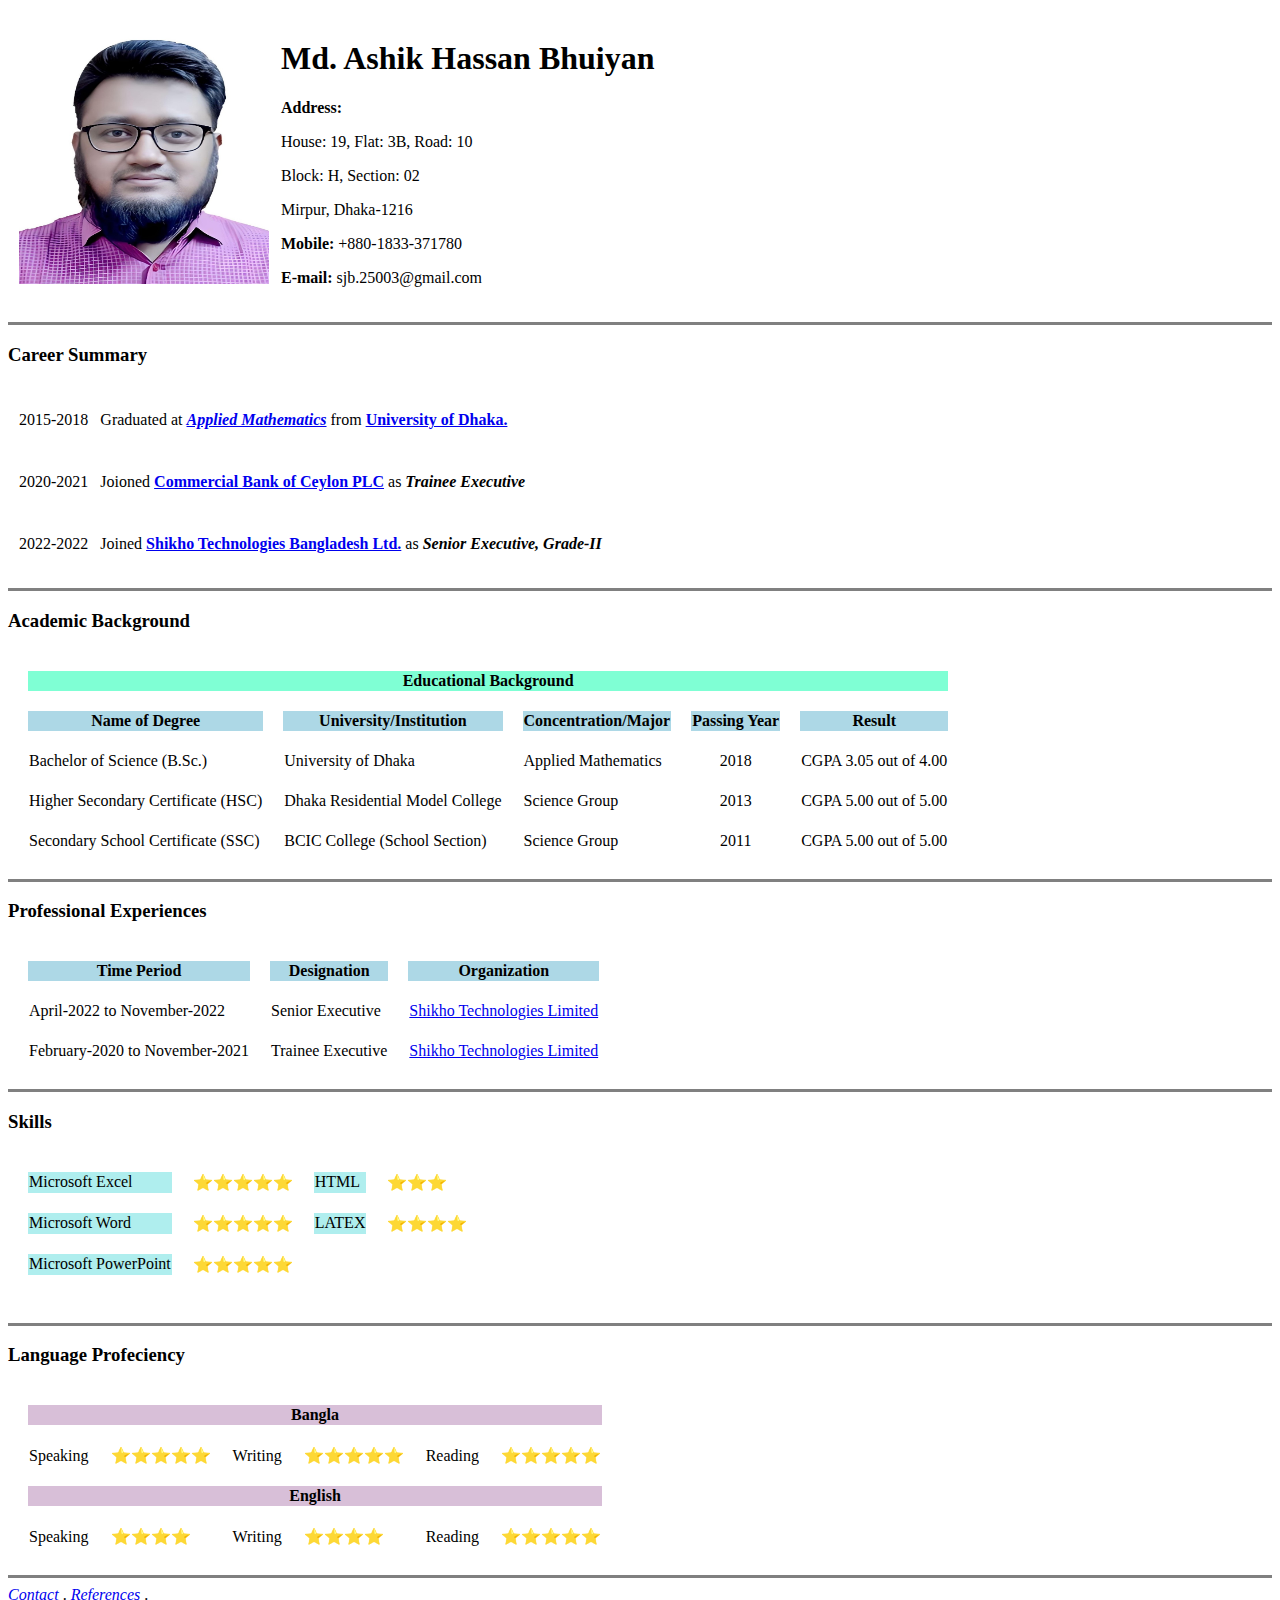
==== index.html @ b2f46f55 "1st upload" ====
<!DOCTYPE html>
<html lang="en">
<head>
    <meta charset="UTF-8">
    <meta name="viewport" content="width=device-width, initial-scale=1.0">
    <title>Ashik's Personal Site</title>
</head>
<body>
  <table cellspacing="10">
    <tr>
    <td><img src="sajib_nw.jpg" alt="pro pic" width="250" height="250"></td>
    <td><h1>Md. Ashik Hassan Bhuiyan</h1> <p><strong>Address: </strong><p></p> House: 19, Flat: 3B, Road: 10</p><p>Block: H, Section: 02</p>Mirpur, Dhaka-1216<p><p><Strong>Mobile: </Strong>+880-1833-371780</p><p><Strong>E-mail: </Strong>sjb.25003@gmail.com</p></p></td>
    </tr>
  </table>
  <hr size="3" noshade="0">

  <h3>Career Summary</h3>
  <table cellspacing="10">
    <tr>
      <td>2015-2018</td>
      <td><p>Graduated at <em><strong><a href="https://www.du.ac.bd/body/APMAT">Applied Mathematics</a></strong></em> from <strong> <a href="https://www.du.ac.bd/">University of Dhaka.</a> </strong></p></td>
    </tr>
    <tr>
      <td>2020-2021</td>
      <td><p> Joioned <strong><a href="https://www.combank.net.bd/">Commercial Bank of Ceylon PLC</a></strong> as <em><strong>Trainee Executive</strong></em></p></td>
    </tr>
    <tr>
      <td>2022-2022</td>
      <td> <p>Joined <strong><a href="https://shikho.com/">Shikho Technologies Bangladesh Ltd.</a></strong> as <em><strong>Senior Executive, Grade-II</strong></em></p></td>
    </tr>
  </table>
  <hr size="3" noshade="0">

  <h3>Academic Background</h3>
  <table cellspacing="20">
    <thead>
      <tr>
        <th style="background-color: aquamarine;" colspan="5">Educational Background</th>
      </tr>
    </thead>
    <thead>
    <tr>
      <th style="background-color: lightblue;">Name of Degree</th>
      <th style="background-color: lightblue;">University/Institution</th>
      <th style="background-color: lightblue;">Concentration/Major</th>
      <th style="background-color: lightblue;">Passing Year</th>
      <th style="background-color: lightblue;">Result</th>
    </tr>
  </thead>
    
    <tr>
      <td>Bachelor of Science (B.Sc.)</td>
      <td>University of Dhaka</td>
      <td>Applied Mathematics</td>
      <td style="text-align: center">2018</td>
      <td>CGPA 3.05 out of 4.00</td>
    </tr>
    <tr>
      <td>Higher Secondary Certificate (HSC)</td>
      <td>Dhaka Residential Model College</td>
      <td>Science Group</td>
      <td style="text-align: center">2013</td>
      <td>CGPA 5.00 out of 5.00</td>
    </tr>
    <tr>
      <td>Secondary School Certificate (SSC)</td>
      <td>BCIC College (School Section)</td>
      <td>Science Group</td>
      <td style="text-align: center">2011</td>
      <td>CGPA 5.00 out of 5.00</td>
    </tr>
  </table>
  <hr size="3" noshade="0">

  <h3>Professional Experiences</h3>
  <table cellspacing="20">
    <thead>
      <tr>
        <th style="background-color: lightblue;">Time Period</th>
        <th style="background-color: lightblue;">Designation</th>
        <th style="background-color: lightblue;">Organization</th>
      </tr>
    </thead>
    <tbody>
      <tr>
        <td>April-2022 to November-2022</td>
        <td>Senior Executive</td>
        <td><a href="https://shikho.com/">Shikho Technologies Limited</a></td>
      </tr>
      <tr>
        <td>February-2020 to November-2021</td>
        <td>Trainee Executive</td>
        <td><a href="https://shikho.com/">Shikho Technologies Limited</a></td>
      </tr>
    </tbody>
  </table>
  <hr size="3" noshade="0">

  <h3>Skills</h3>
  <table cellspacing="20">
    <tbody>
      <tr>
        <td style="background-color: paleturquoise;">Microsoft Excel</td>
        <td>⭐⭐⭐⭐⭐</td>
        <td style="background-color: paleturquoise;">HTML</td>
        <td>⭐⭐⭐</td>
      </tr>
      <tr>
        <td style="background-color: paleturquoise;">Microsoft Word</td>
        <td>⭐⭐⭐⭐⭐</td>
        <td style="background-color: paleturquoise;">LATEX</td>
        <td>⭐⭐⭐⭐</td>
      </tr>
      <tr>
        <td style="background-color: paleturquoise;">Microsoft PowerPoint</td>
        <td>⭐⭐⭐⭐⭐</td>
      </tr>
      <tr>
      </tr>
    </tbody>
  </table>
  <hr size="3" noshade="0">

  <h3>Language Profeciency</h3>
  <table cellspacing="20">
    <tbody>
      <tr>
        <th style="background-color: thistle;" colspan="6">Bangla</th>
      </tr>
      <tr>
        <td>Speaking</td>
        <td>⭐⭐⭐⭐⭐</td>
        <td>Writing</td>
        <td>⭐⭐⭐⭐⭐</td>
        <td>Reading</td>
        <td>⭐⭐⭐⭐⭐</td>
      </tr>
      <tr>
        <th style="background-color: thistle;"  colspan="6">English</th>
      </tr>
      <td>Speaking</td>
      <td>⭐⭐⭐⭐</td>
      <td>Writing</td>
      <td>⭐⭐⭐⭐</td>
      <td>Reading</td>
      <td>⭐⭐⭐⭐⭐</td>
    </tbody>
  </table>
  <hr size="3" noshade="0">


  <em><a href="Contact.html">Contact</a></em> .
  <em><a href="References.html">References</a></em> .



</body>
</html>
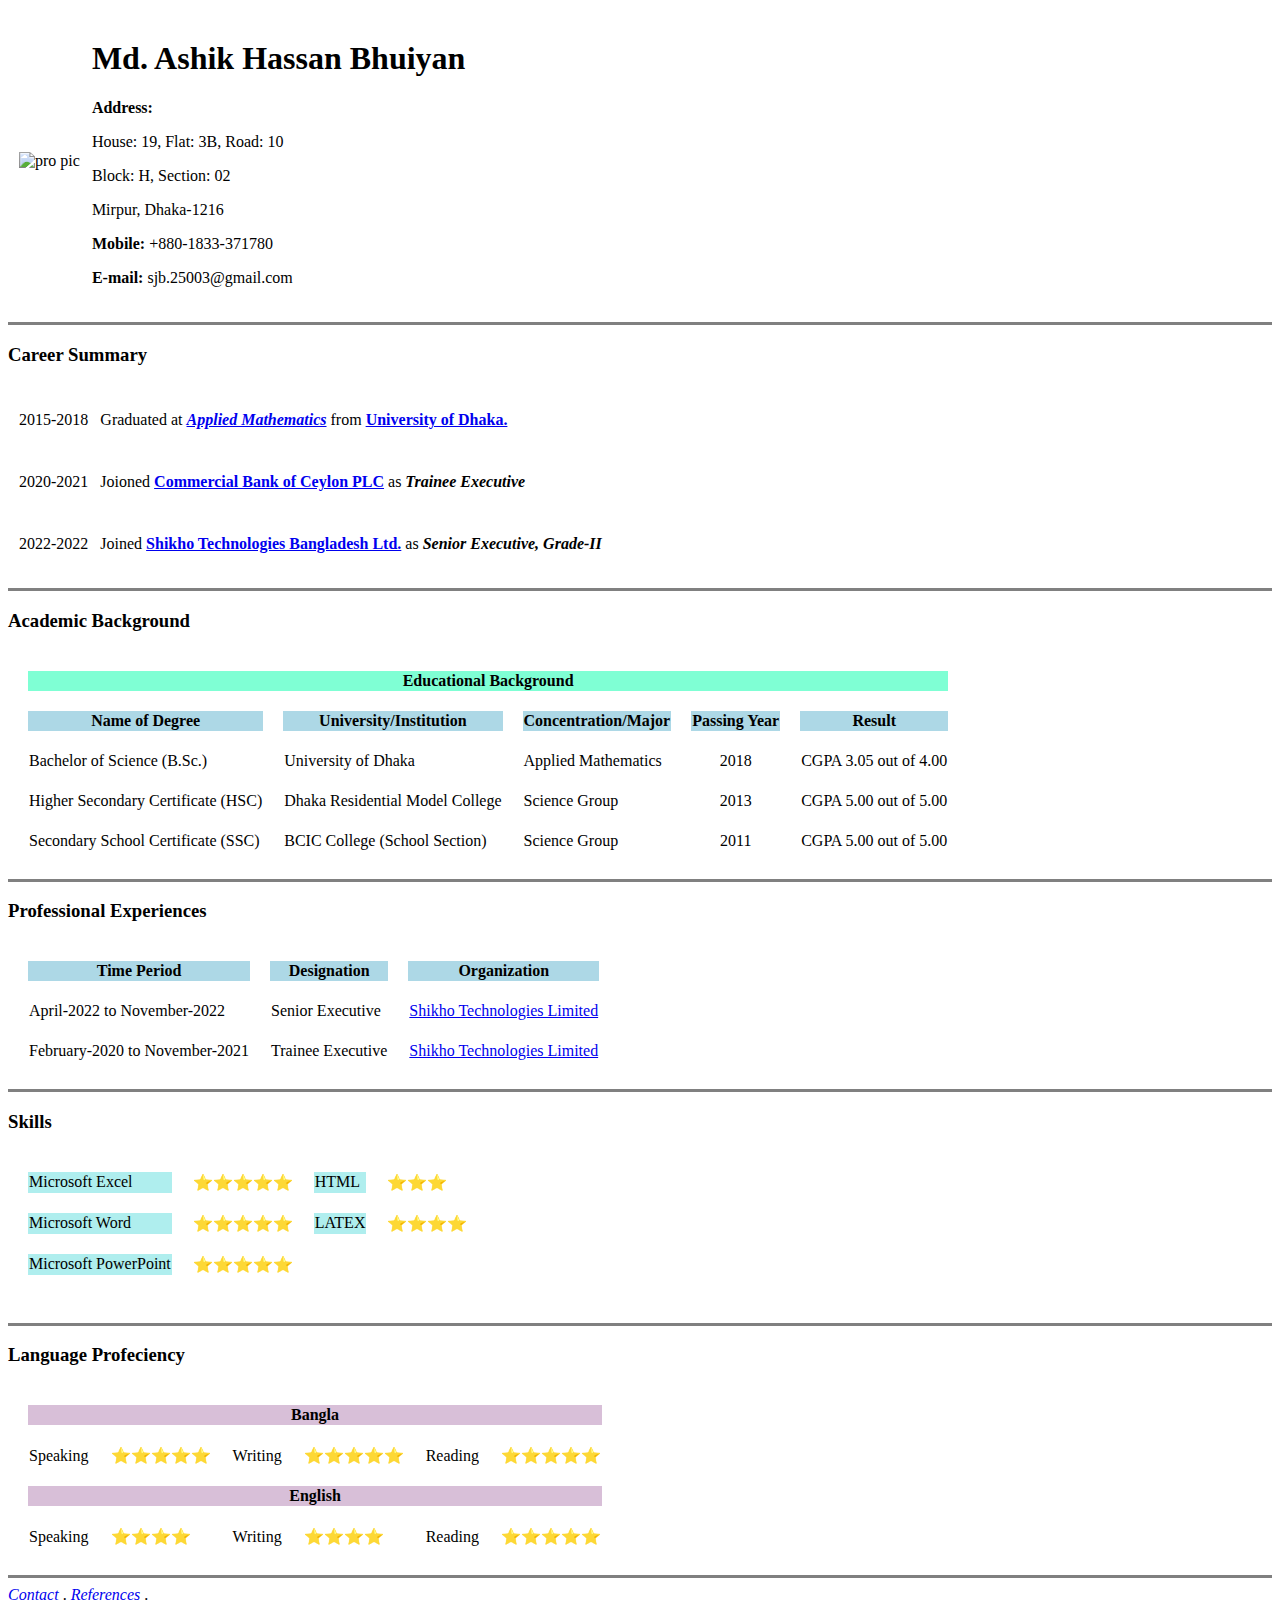
==== commit fa26faa3: "Update index.html" ====
--- a/index.html
+++ b/index.html
@@ -8,7 +8,7 @@
 <body>
   <table cellspacing="10">
     <tr>
-    <td><img src="sajib_nw.jpg" alt="pro pic" width="250" height="250"></td>
+    <td><img src="https://scontent.fdac7-1.fna.fbcdn.net/v/t1.6435-9/73357327_10217628262476808_4304334443578916864_n.jpg?stp=dst-jpg_s640x640&_nc_cat=110&ccb=1-7&_nc_sid=7a1959&_nc_eui2=AeFB0a5fxfF1HYLzIcRlUx9tGoMQwBEdOeQagxDAER055LOXeJP-lKpM4CYFgEASH8A&_nc_ohc=SIYLy15GpnwAX-sIlEJ&_nc_oc=AQmNVjBz4WBDEfOGtXkhZODkMVQKe6oDvIYFpQ8tWjTnroAm8GCIFiKRx9MAeysVLpg&_nc_ht=scontent.fdac7-1.fna&oh=00_AfAFULcjMSvg91M9ufWVDDse_AFYgIRqoh5D5hPT7BlQOg&oe=65858594" alt="pro pic" width="250" height="250"></td>
     <td><h1>Md. Ashik Hassan Bhuiyan</h1> <p><strong>Address: </strong><p></p> House: 19, Flat: 3B, Road: 10</p><p>Block: H, Section: 02</p>Mirpur, Dhaka-1216<p><p><Strong>Mobile: </Strong>+880-1833-371780</p><p><Strong>E-mail: </Strong>sjb.25003@gmail.com</p></p></td>
     </tr>
   </table>
@@ -155,4 +155,4 @@
 
 
 </body>
-</html>+</html>
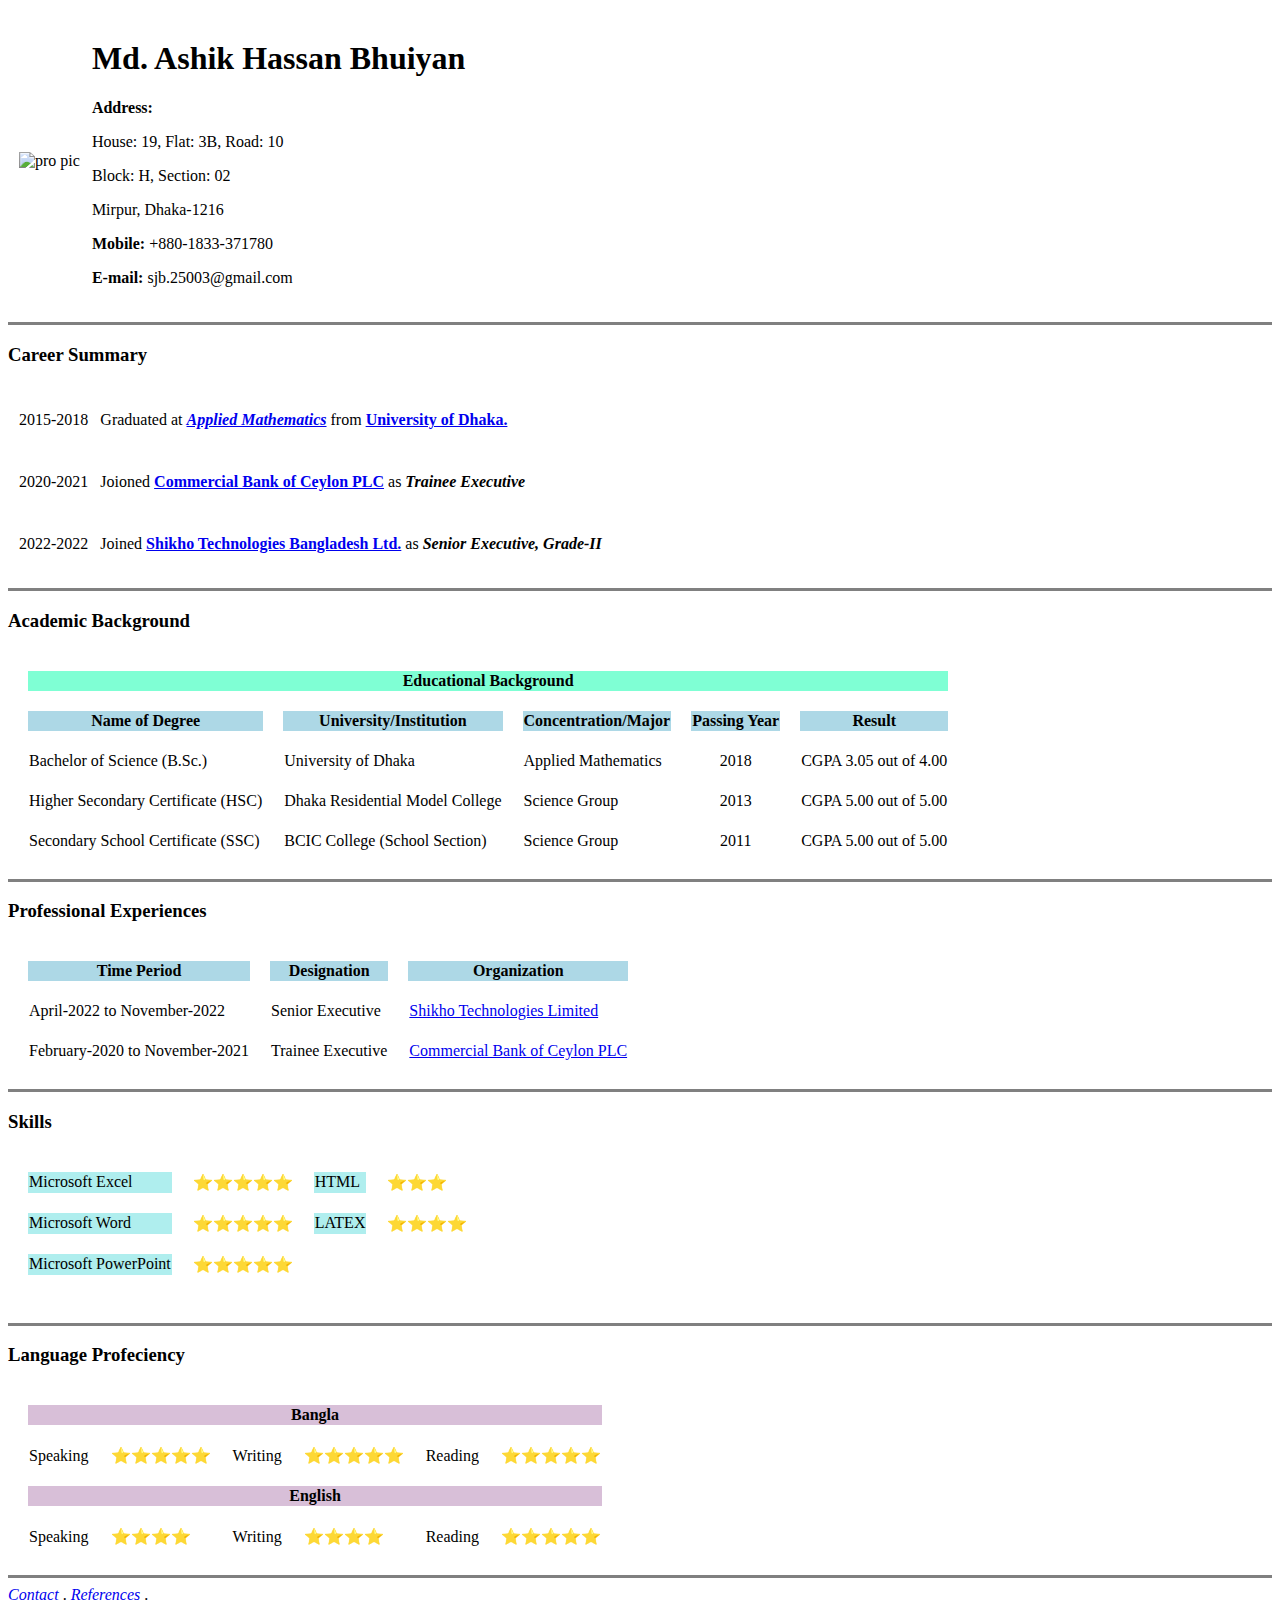
==== commit 5c25a007: "Update workplace CBC.html" ====
--- a/index.html
+++ b/index.html
@@ -90,7 +90,7 @@
       <tr>
         <td>February-2020 to November-2021</td>
         <td>Trainee Executive</td>
-        <td><a href="https://shikho.com/">Shikho Technologies Limited</a></td>
+        <td><a href="https://www.combank.net.bd/">Commercial Bank of Ceylon PLC</a></td>
       </tr>
     </tbody>
   </table>
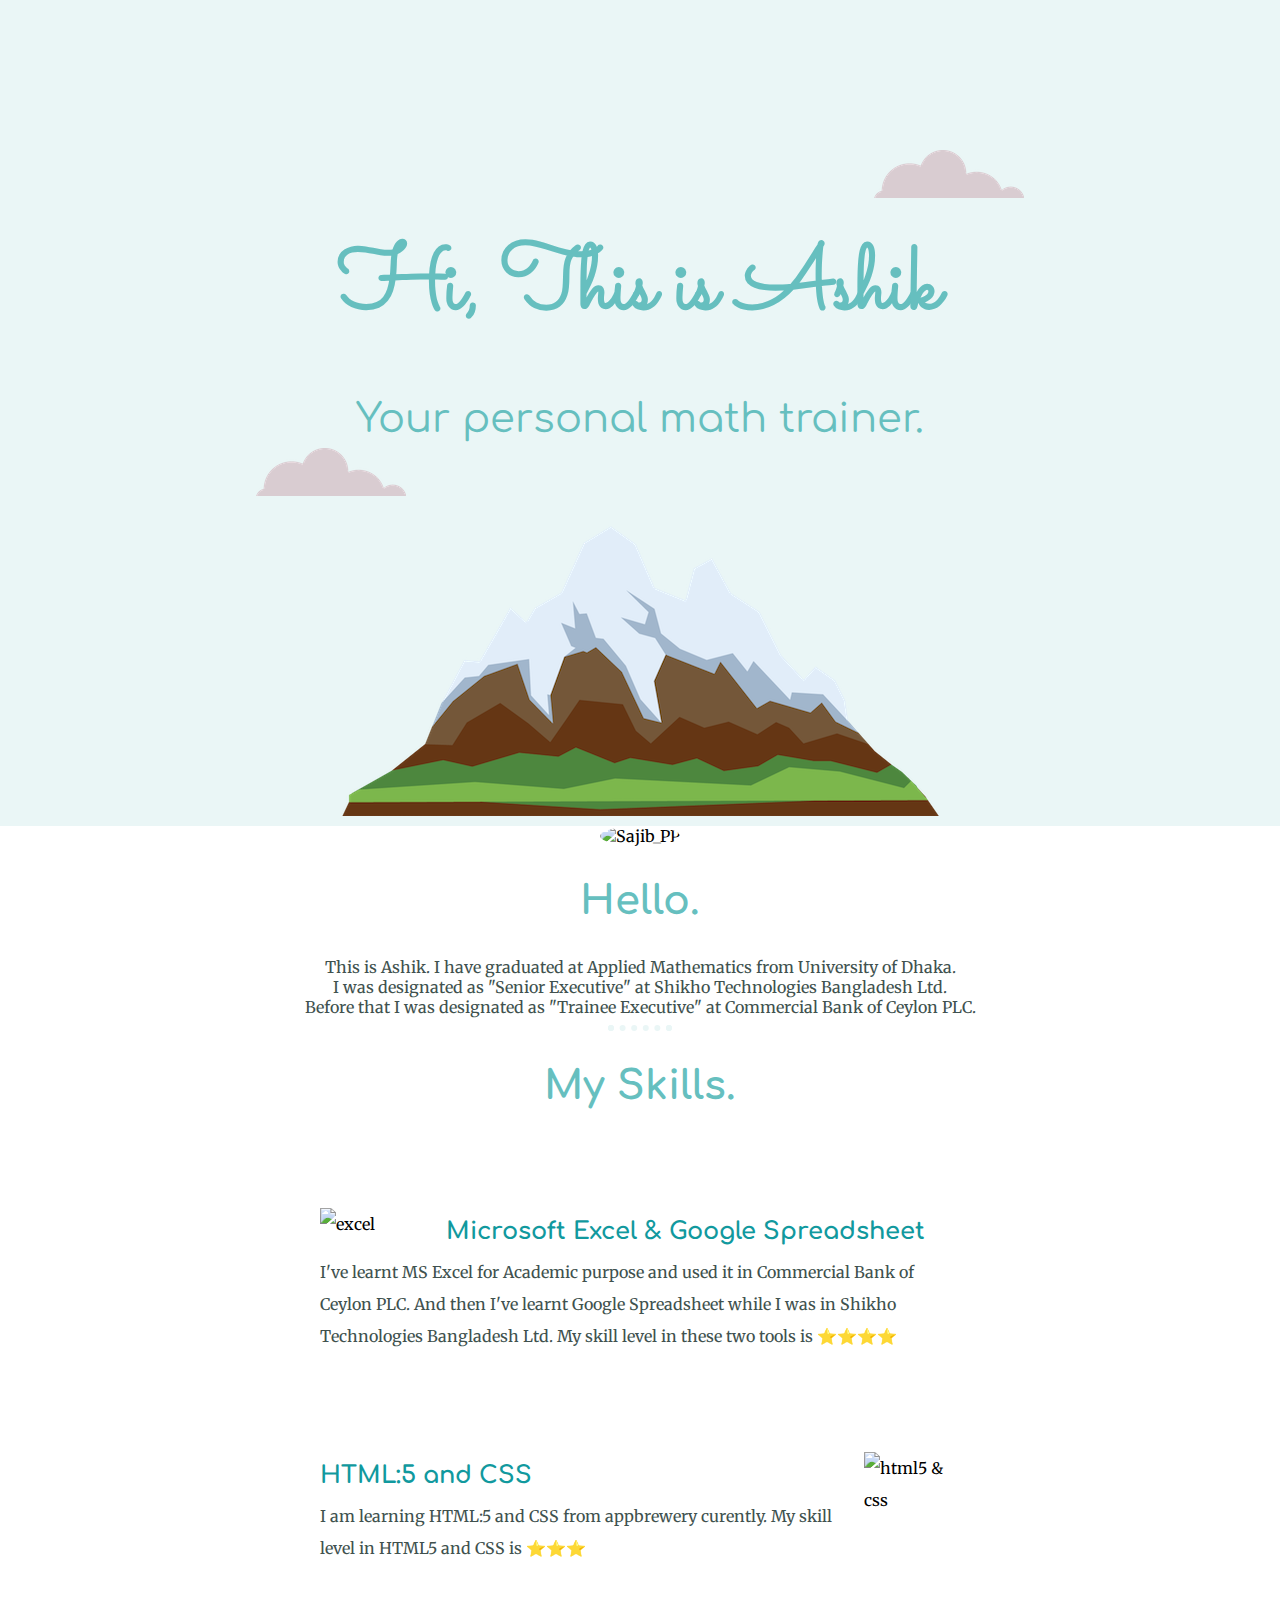
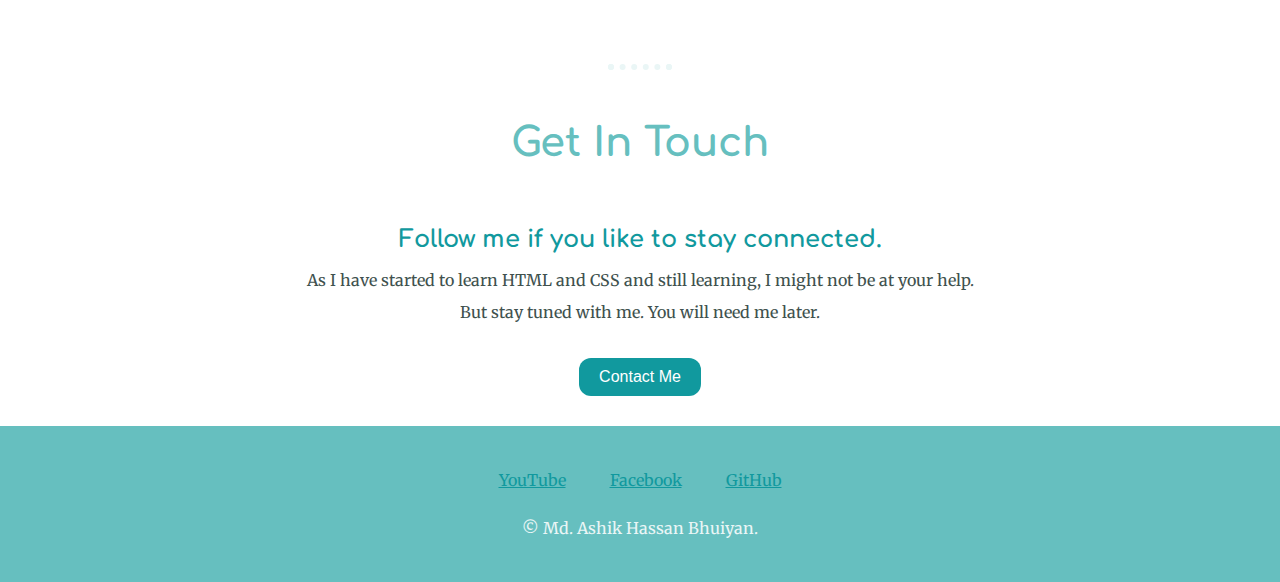
==== commit 5cde1b2d: "new" ====
--- a/index.html
+++ b/index.html
@@ -4,155 +4,61 @@
     <meta charset="UTF-8">
     <meta name="viewport" content="width=device-width, initial-scale=1.0">
     <title>Ashik's Personal Site</title>
-</head>
+    <link rel="icon" href="Images\A_new.ico">
+    <link rel="stylesheet" href="..\CSS\Styles.css">
+    <link href="https://fonts.googleapis.com/css2?family=Borel&family=Comfortaa&family=Merriweather&family=Sacramento&display=swap" rel="stylesheet"></head>
 <body>
-  <table cellspacing="10">
-    <tr>
-    <td><img src="https://scontent.fdac7-1.fna.fbcdn.net/v/t1.6435-9/73357327_10217628262476808_4304334443578916864_n.jpg?stp=dst-jpg_s640x640&_nc_cat=110&ccb=1-7&_nc_sid=7a1959&_nc_eui2=AeFB0a5fxfF1HYLzIcRlUx9tGoMQwBEdOeQagxDAER055LOXeJP-lKpM4CYFgEASH8A&_nc_ohc=SIYLy15GpnwAX-sIlEJ&_nc_oc=AQmNVjBz4WBDEfOGtXkhZODkMVQKe6oDvIYFpQ8tWjTnroAm8GCIFiKRx9MAeysVLpg&_nc_ht=scontent.fdac7-1.fna&oh=00_AfAFULcjMSvg91M9ufWVDDse_AFYgIRqoh5D5hPT7BlQOg&oe=65858594" alt="pro pic" width="250" height="250"></td>
-    <td><h1>Md. Ashik Hassan Bhuiyan</h1> <p><strong>Address: </strong><p></p> House: 19, Flat: 3B, Road: 10</p><p>Block: H, Section: 02</p>Mirpur, Dhaka-1216<p><p><Strong>Mobile: </Strong>+880-1833-371780</p><p><Strong>E-mail: </Strong>sjb.25003@gmail.com</p></p></td>
-    </tr>
-  </table>
-  <hr size="3" noshade="0">
+    <div class="top-container">
+        <img class="top-cloud" src="Images\cloud.png" alt="cloud image">
+        <h1 id="Intro">Hi, This is Ashik</h1>
+        <h2 id="line-2">Your personal math trainer.</h2>    
+        <img class="bottom-cloud" src="Images\cloud.png" alt="cloud image">
+        <img id="mountain" src="Images\mountain.png" alt="mountain image">
+    </div>
 
-  <h3>Career Summary</h3>
-  <table cellspacing="10">
-    <tr>
-      <td>2015-2018</td>
-      <td><p>Graduated at <em><strong><a href="https://www.du.ac.bd/body/APMAT">Applied Mathematics</a></strong></em> from <strong> <a href="https://www.du.ac.bd/">University of Dhaka.</a> </strong></p></td>
-    </tr>
-    <tr>
-      <td>2020-2021</td>
-      <td><p> Joioned <strong><a href="https://www.combank.net.bd/">Commercial Bank of Ceylon PLC</a></strong> as <em><strong>Trainee Executive</strong></em></p></td>
-    </tr>
-    <tr>
-      <td>2022-2022</td>
-      <td> <p>Joined <strong><a href="https://shikho.com/">Shikho Technologies Bangladesh Ltd.</a></strong> as <em><strong>Senior Executive, Grade-II</strong></em></p></td>
-    </tr>
-  </table>
-  <hr size="3" noshade="0">
-
-  <h3>Academic Background</h3>
-  <table cellspacing="20">
-    <thead>
-      <tr>
-        <th style="background-color: aquamarine;" colspan="5">Educational Background</th>
-      </tr>
-    </thead>
-    <thead>
-    <tr>
-      <th style="background-color: lightblue;">Name of Degree</th>
-      <th style="background-color: lightblue;">University/Institution</th>
-      <th style="background-color: lightblue;">Concentration/Major</th>
-      <th style="background-color: lightblue;">Passing Year</th>
-      <th style="background-color: lightblue;">Result</th>
-    </tr>
-  </thead>
-    
-    <tr>
-      <td>Bachelor of Science (B.Sc.)</td>
-      <td>University of Dhaka</td>
-      <td>Applied Mathematics</td>
-      <td style="text-align: center">2018</td>
-      <td>CGPA 3.05 out of 4.00</td>
-    </tr>
-    <tr>
-      <td>Higher Secondary Certificate (HSC)</td>
-      <td>Dhaka Residential Model College</td>
-      <td>Science Group</td>
-      <td style="text-align: center">2013</td>
-      <td>CGPA 5.00 out of 5.00</td>
-    </tr>
-    <tr>
-      <td>Secondary School Certificate (SSC)</td>
-      <td>BCIC College (School Section)</td>
-      <td>Science Group</td>
-      <td style="text-align: center">2011</td>
-      <td>CGPA 5.00 out of 5.00</td>
-    </tr>
-  </table>
-  <hr size="3" noshade="0">
-
-  <h3>Professional Experiences</h3>
-  <table cellspacing="20">
-    <thead>
-      <tr>
-        <th style="background-color: lightblue;">Time Period</th>
-        <th style="background-color: lightblue;">Designation</th>
-        <th style="background-color: lightblue;">Organization</th>
-      </tr>
-    </thead>
-    <tbody>
-      <tr>
-        <td>April-2022 to November-2022</td>
-        <td>Senior Executive</td>
-        <td><a href="https://shikho.com/">Shikho Technologies Limited</a></td>
-      </tr>
-      <tr>
-        <td>February-2020 to November-2021</td>
-        <td>Trainee Executive</td>
-        <td><a href="https://www.combank.net.bd/">Commercial Bank of Ceylon PLC</a></td>
-      </tr>
-    </tbody>
-  </table>
-  <hr size="3" noshade="0">
-
-  <h3>Skills</h3>
-  <table cellspacing="20">
-    <tbody>
-      <tr>
-        <td style="background-color: paleturquoise;">Microsoft Excel</td>
-        <td>⭐⭐⭐⭐⭐</td>
-        <td style="background-color: paleturquoise;">HTML</td>
-        <td>⭐⭐⭐</td>
-      </tr>
-      <tr>
-        <td style="background-color: paleturquoise;">Microsoft Word</td>
-        <td>⭐⭐⭐⭐⭐</td>
-        <td style="background-color: paleturquoise;">LATEX</td>
-        <td>⭐⭐⭐⭐</td>
-      </tr>
-      <tr>
-        <td style="background-color: paleturquoise;">Microsoft PowerPoint</td>
-        <td>⭐⭐⭐⭐⭐</td>
-      </tr>
-      <tr>
-      </tr>
-    </tbody>
-  </table>
-  <hr size="3" noshade="0">
-
-  <h3>Language Profeciency</h3>
-  <table cellspacing="20">
-    <tbody>
-      <tr>
-        <th style="background-color: thistle;" colspan="6">Bangla</th>
-      </tr>
-      <tr>
-        <td>Speaking</td>
-        <td>⭐⭐⭐⭐⭐</td>
-        <td>Writing</td>
-        <td>⭐⭐⭐⭐⭐</td>
-        <td>Reading</td>
-        <td>⭐⭐⭐⭐⭐</td>
-      </tr>
-      <tr>
-        <th style="background-color: thistle;"  colspan="6">English</th>
-      </tr>
-      <td>Speaking</td>
-      <td>⭐⭐⭐⭐</td>
-      <td>Writing</td>
-      <td>⭐⭐⭐⭐</td>
-      <td>Reading</td>
-      <td>⭐⭐⭐⭐⭐</td>
-    </tbody>
-  </table>
-  <hr size="3" noshade="0">
-
-
-  <em><a href="Contact.html">Contact</a></em> .
-  <em><a href="References.html">References</a></em> .
-
-
-
-</body>
-</html>
+    <div class="middle-container">
+        <div class="profile">
+          <img id="ProPic" src="https://scontent.fdac147-1.fna.fbcdn.net/v/t39.30808-6/242007833_10223030802496932_2133037190472559544_n.jpg?_nc_cat=111&ccb=1-7&_nc_sid=9c7eae&_nc_eui2=AeG-4_SZ266lrxqhSG5BBN4qbkBBsYnGC89uQEGxicYLz96us4ZKwmJMHdwPuOG5Qrk&_nc_ohc=q_fvNn3hftgAX8p1nWV&_nc_ht=scontent.fdac147-1.fna&oh=00_AfAJ-LjbzPVmOMaVljcCuE1WViOruglauzoWauH2CxtOcQ&oe=6570B2CC" alt="Sajib_PP">
+          <h2>Hello.</h2>
+          <p>This is Ashik. I have graduated at Applied Mathematics from University of Dhaka. <br> 
+            I was designated as "Senior Executive" at Shikho Technologies Bangladesh Ltd. <br>
+            Before that I was designated as "Trainee Executive" at Commercial Bank of Ceylon PLC.</p>
+        </div>
+        <hr>
+        <div class="skills">
+          <h2>My Skills.</h2>
+          <div class="skill-row">
+            <img class="skill-img" src="https://cdn-icons-png.flaticon.com/128/3997/3997638.png" alt="excel">
+            <h3>Microsoft Excel & Google Spreadsheet</h3>
+            <p>I've learnt MS Excel for Academic purpose and used it in Commercial Bank of Ceylon PLC. 
+                 And then I've learnt Google Spreadsheet while I was in Shikho Technologies Bangladesh Ltd.
+                My skill level in these two tools is ⭐⭐⭐⭐</p>
+          </div>
+          <div class="skill-row">
+            <img class="skill-img-2" src="https://cdn-icons-png.flaticon.com/128/921/921594.png" alt="html5 & css">
+            <h3>HTML:5 and CSS</h3>
+            <p>I am learning HTML:5 and CSS from appbrewery curently.
+            My skill level in HTML5 and CSS is ⭐⭐⭐ </p>
+          </div>
+        </div>
+        <hr>
+        <div class="contact-me">
+          <h2>Get In Touch</h2>
+          <h3>Follow me if you like to stay connected.</h3>
+          <p>As I have started to learn HTML and CSS and still learning, I might not be at your help. <br>
+            But stay tuned with me. You will need me later.</p>
+            <a href="mailto: name@gmail.com">
+              <button class="button">Contact Me</button>
+            </a>
+        </div>
+      </div>
+      
+      <div class="bottom-container">
+        
+        <a class="footer-link" href="https://www.youtube.com/@md.ashikhassanbhuiyan7553">YouTube</a>
+        <a class="footer-link" href="https://www.facebook.com/sjb.25003/">Facebook</a>
+        <a class="footer-link" href="https://github.com/sajib25003">GitHub</a>
+        <p class="copyright">© Md. Ashik Hassan Bhuiyan.</p>
+      </div>
+      </body>
+</html>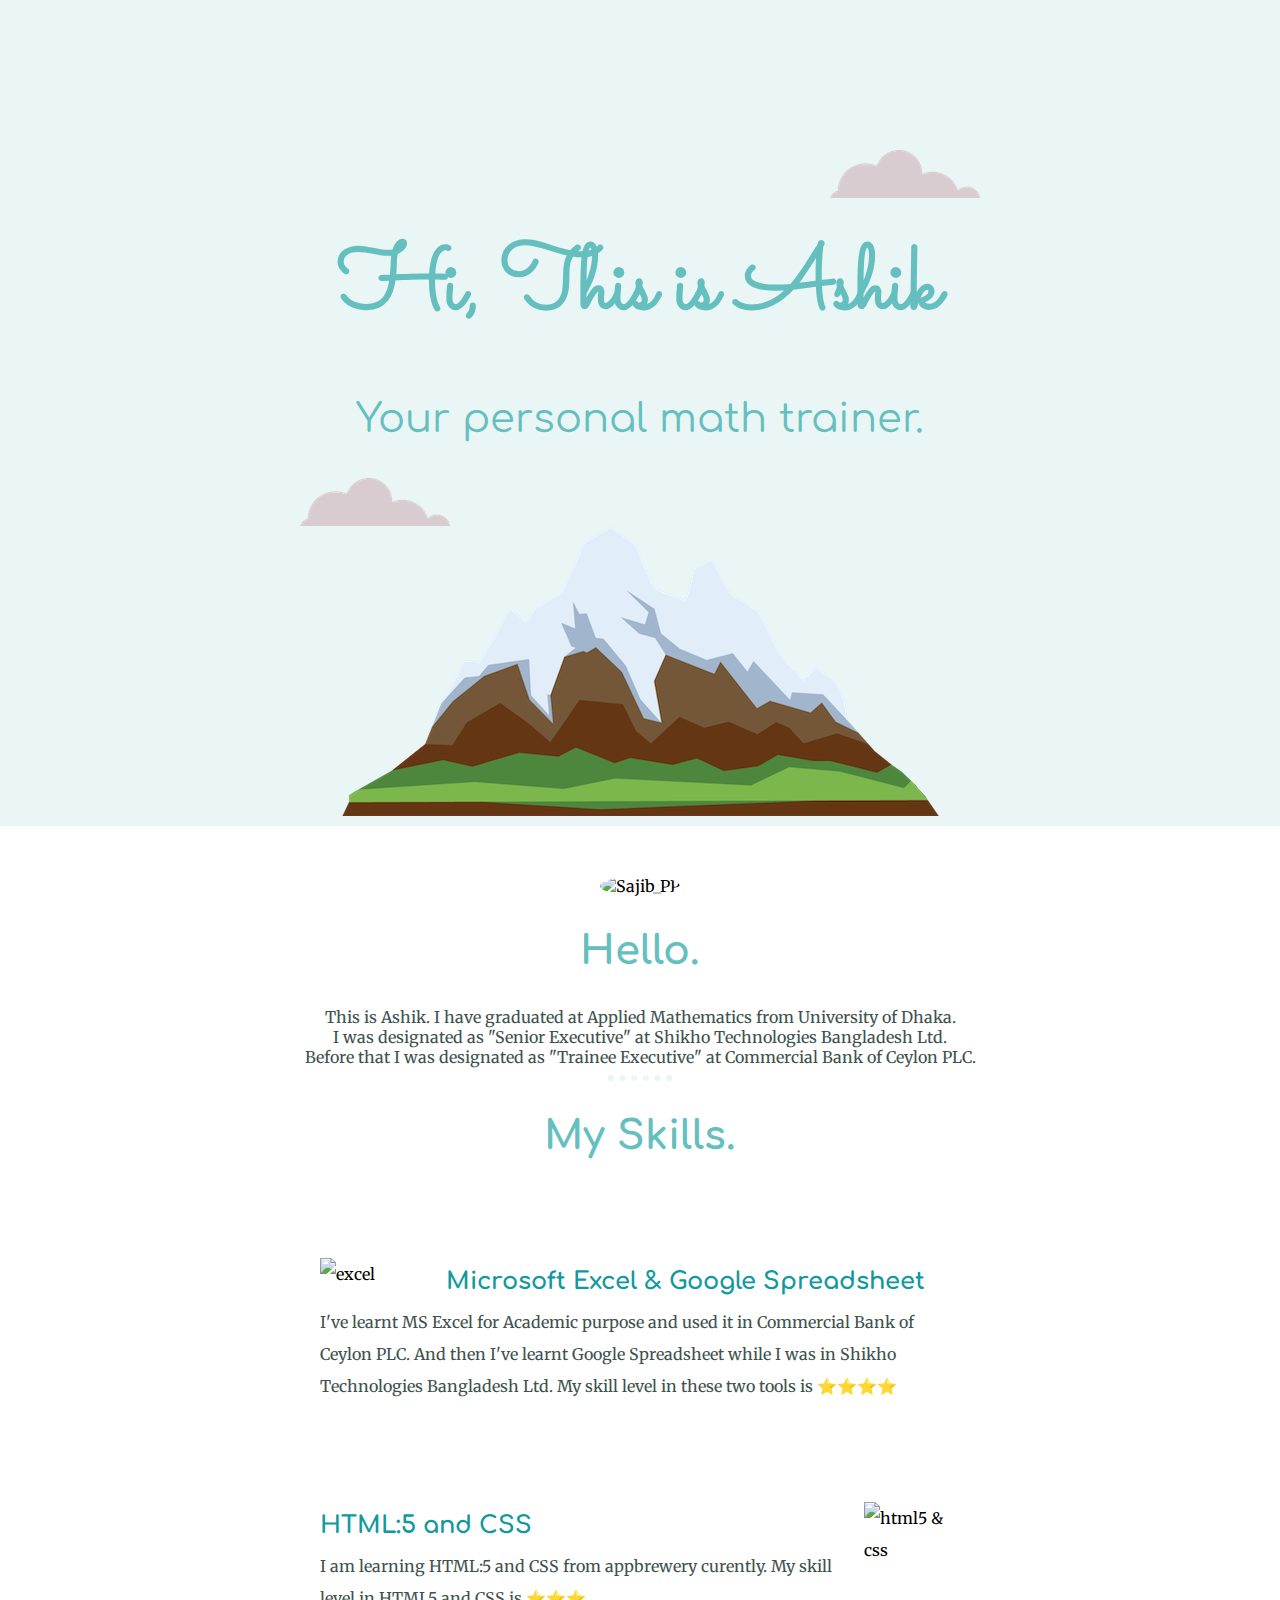
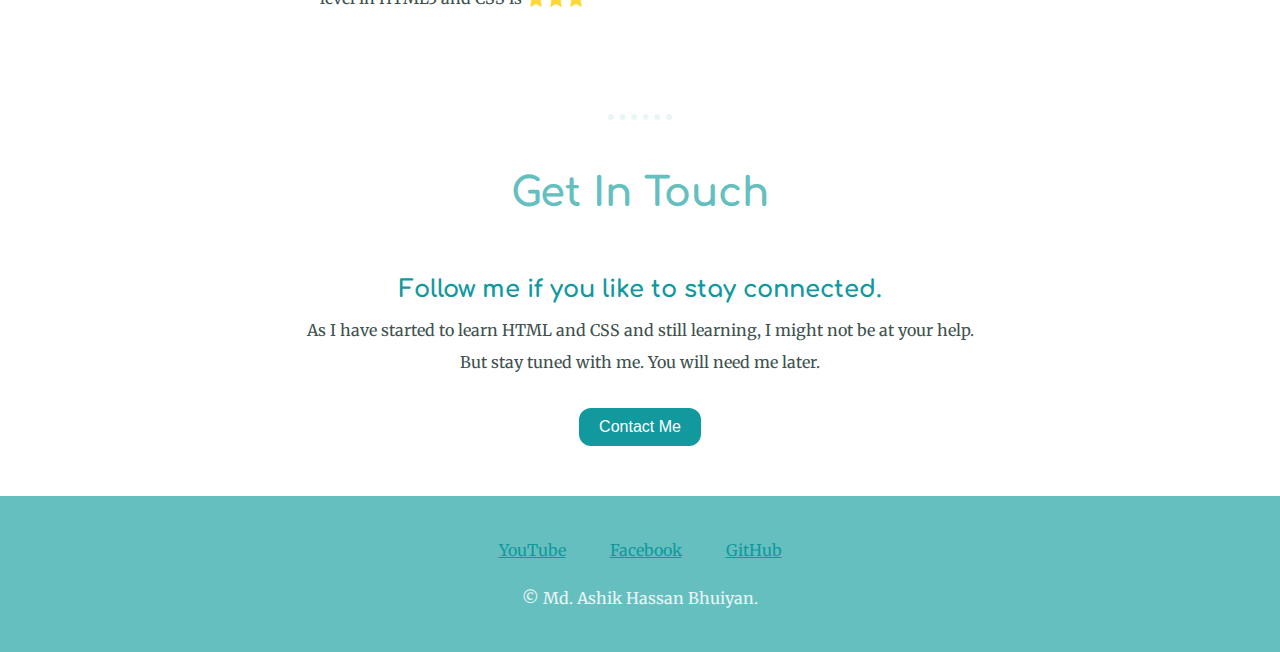
==== commit 972e1a9e: "Update index.html" ====
--- a/index.html
+++ b/index.html
@@ -5,7 +5,7 @@
     <meta name="viewport" content="width=device-width, initial-scale=1.0">
     <title>Ashik's Personal Site</title>
     <link rel="icon" href="Images\A_new.ico">
-    <link rel="stylesheet" href="..\CSS\Styles.css">
+    <link rel="stylesheet" href="CSS\Styles.css">
     <link href="https://fonts.googleapis.com/css2?family=Borel&family=Comfortaa&family=Merriweather&family=Sacramento&display=swap" rel="stylesheet"></head>
 <body>
     <div class="top-container">
@@ -57,8 +57,8 @@
         
         <a class="footer-link" href="https://www.youtube.com/@md.ashikhassanbhuiyan7553">YouTube</a>
         <a class="footer-link" href="https://www.facebook.com/sjb.25003/">Facebook</a>
-        <a class="footer-link" href="https://github.com/sajib25003">GitHub</a>
+        <a class="footer-link" href="https://sajib25003.github.io/cv/">GitHub</a>
         <p class="copyright">© Md. Ashik Hassan Bhuiyan.</p>
       </div>
       </body>
-</html>+</html>
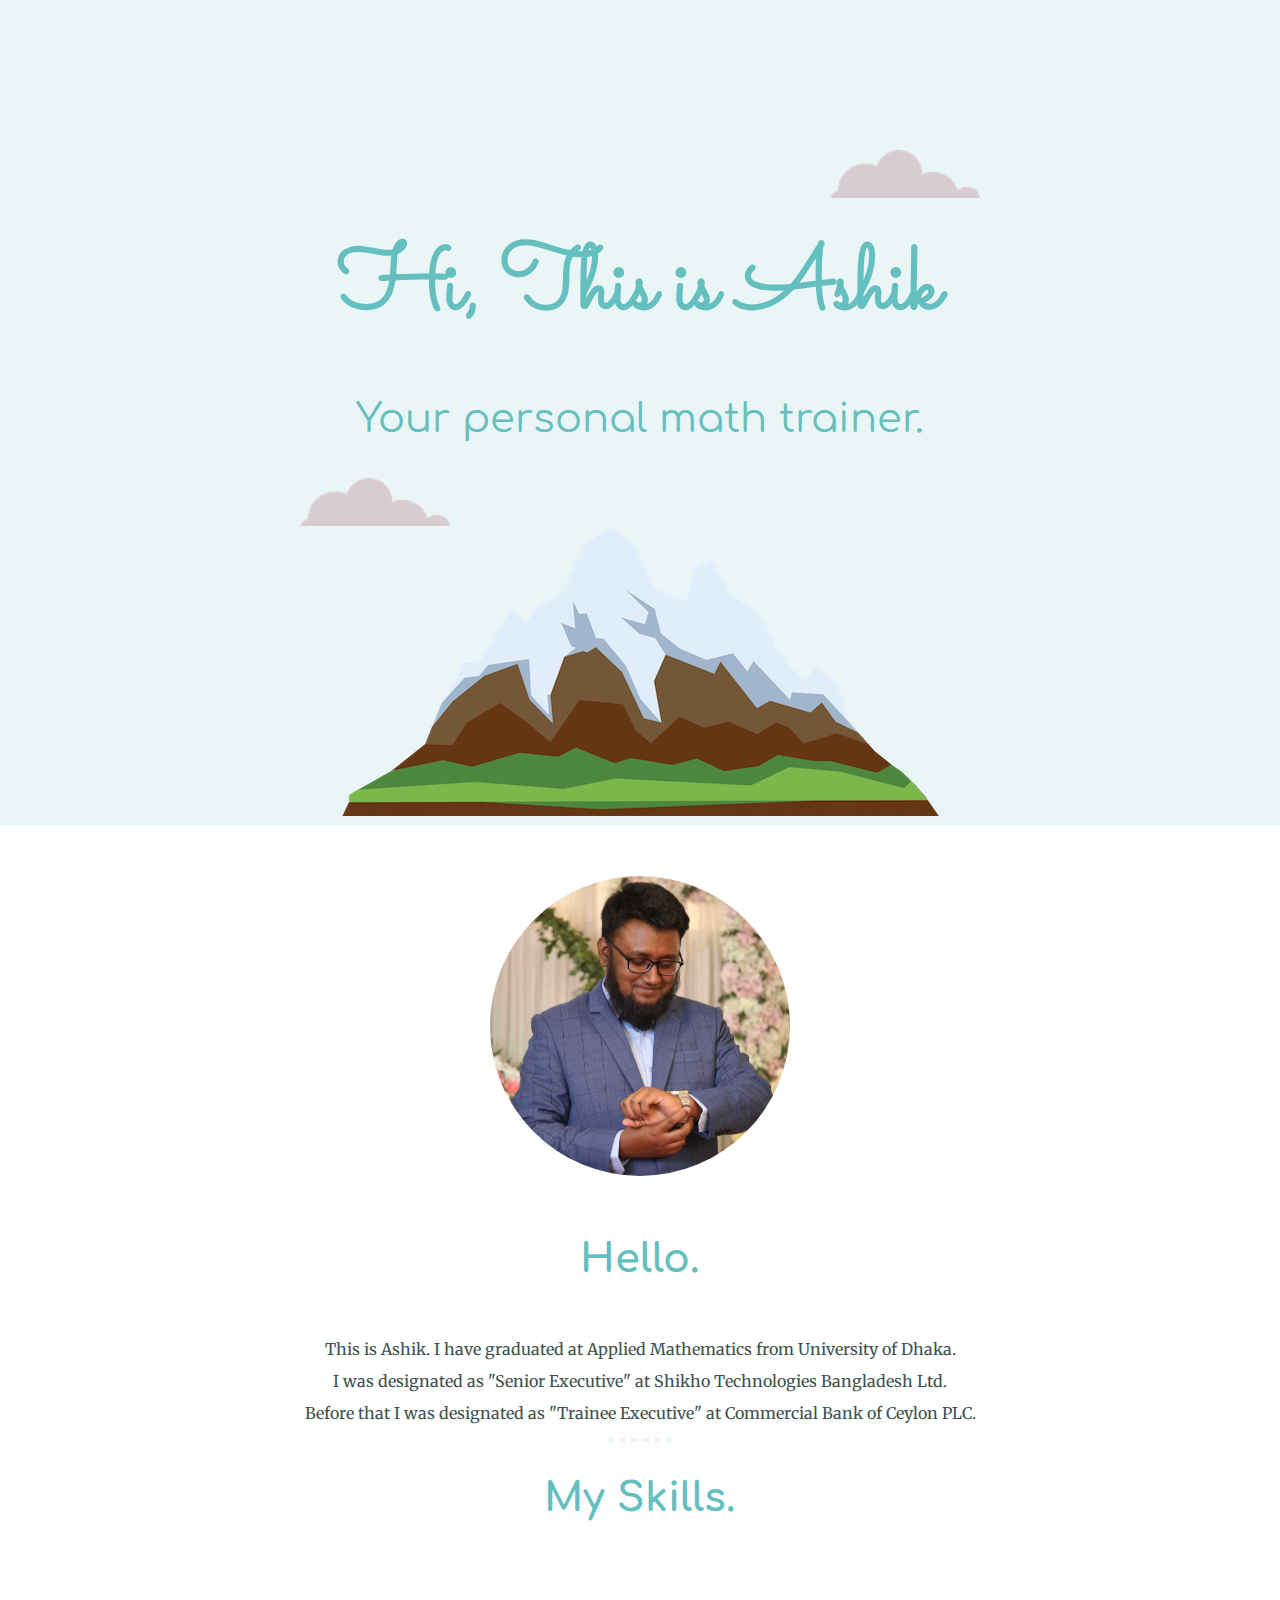
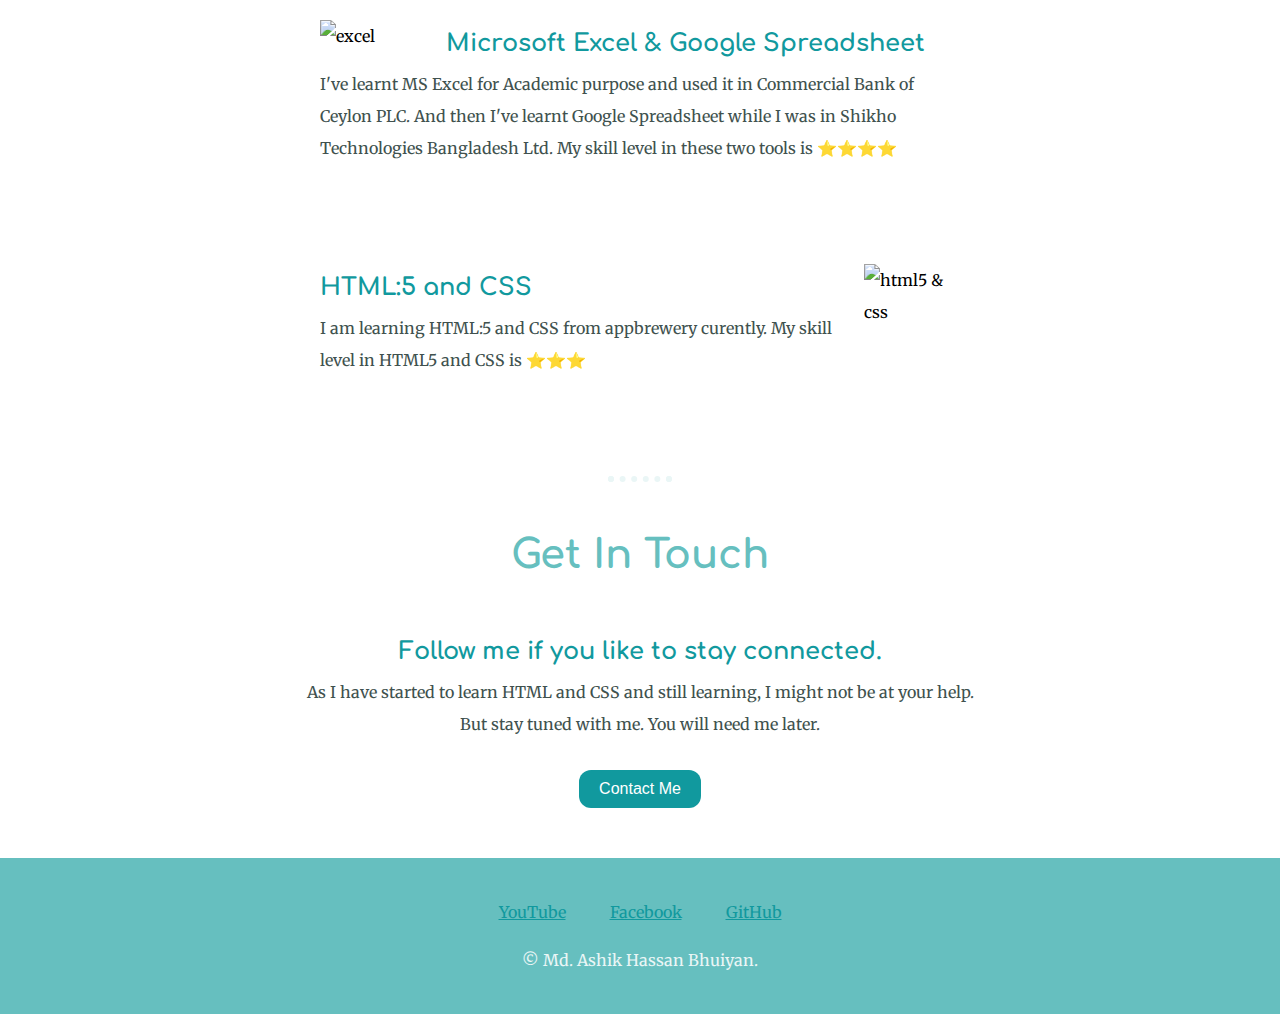
==== commit e3756b76: "Update index.html" ====
--- a/index.html
+++ b/index.html
@@ -18,7 +18,7 @@
 
     <div class="middle-container">
         <div class="profile">
-          <img id="ProPic" src="https://scontent.fdac147-1.fna.fbcdn.net/v/t39.30808-6/242007833_10223030802496932_2133037190472559544_n.jpg?_nc_cat=111&ccb=1-7&_nc_sid=9c7eae&_nc_eui2=AeG-4_SZ266lrxqhSG5BBN4qbkBBsYnGC89uQEGxicYLz96us4ZKwmJMHdwPuOG5Qrk&_nc_ohc=q_fvNn3hftgAX8p1nWV&_nc_ht=scontent.fdac147-1.fna&oh=00_AfAJ-LjbzPVmOMaVljcCuE1WViOruglauzoWauH2CxtOcQ&oe=6570B2CC" alt="Sajib_PP">
+          <img id="ProPic" src="Images\rsz_img_8653.jpg" alt="Sajib_PP">
           <h2>Hello.</h2>
           <p>This is Ashik. I have graduated at Applied Mathematics from University of Dhaka. <br> 
             I was designated as "Senior Executive" at Shikho Technologies Bangladesh Ltd. <br>
